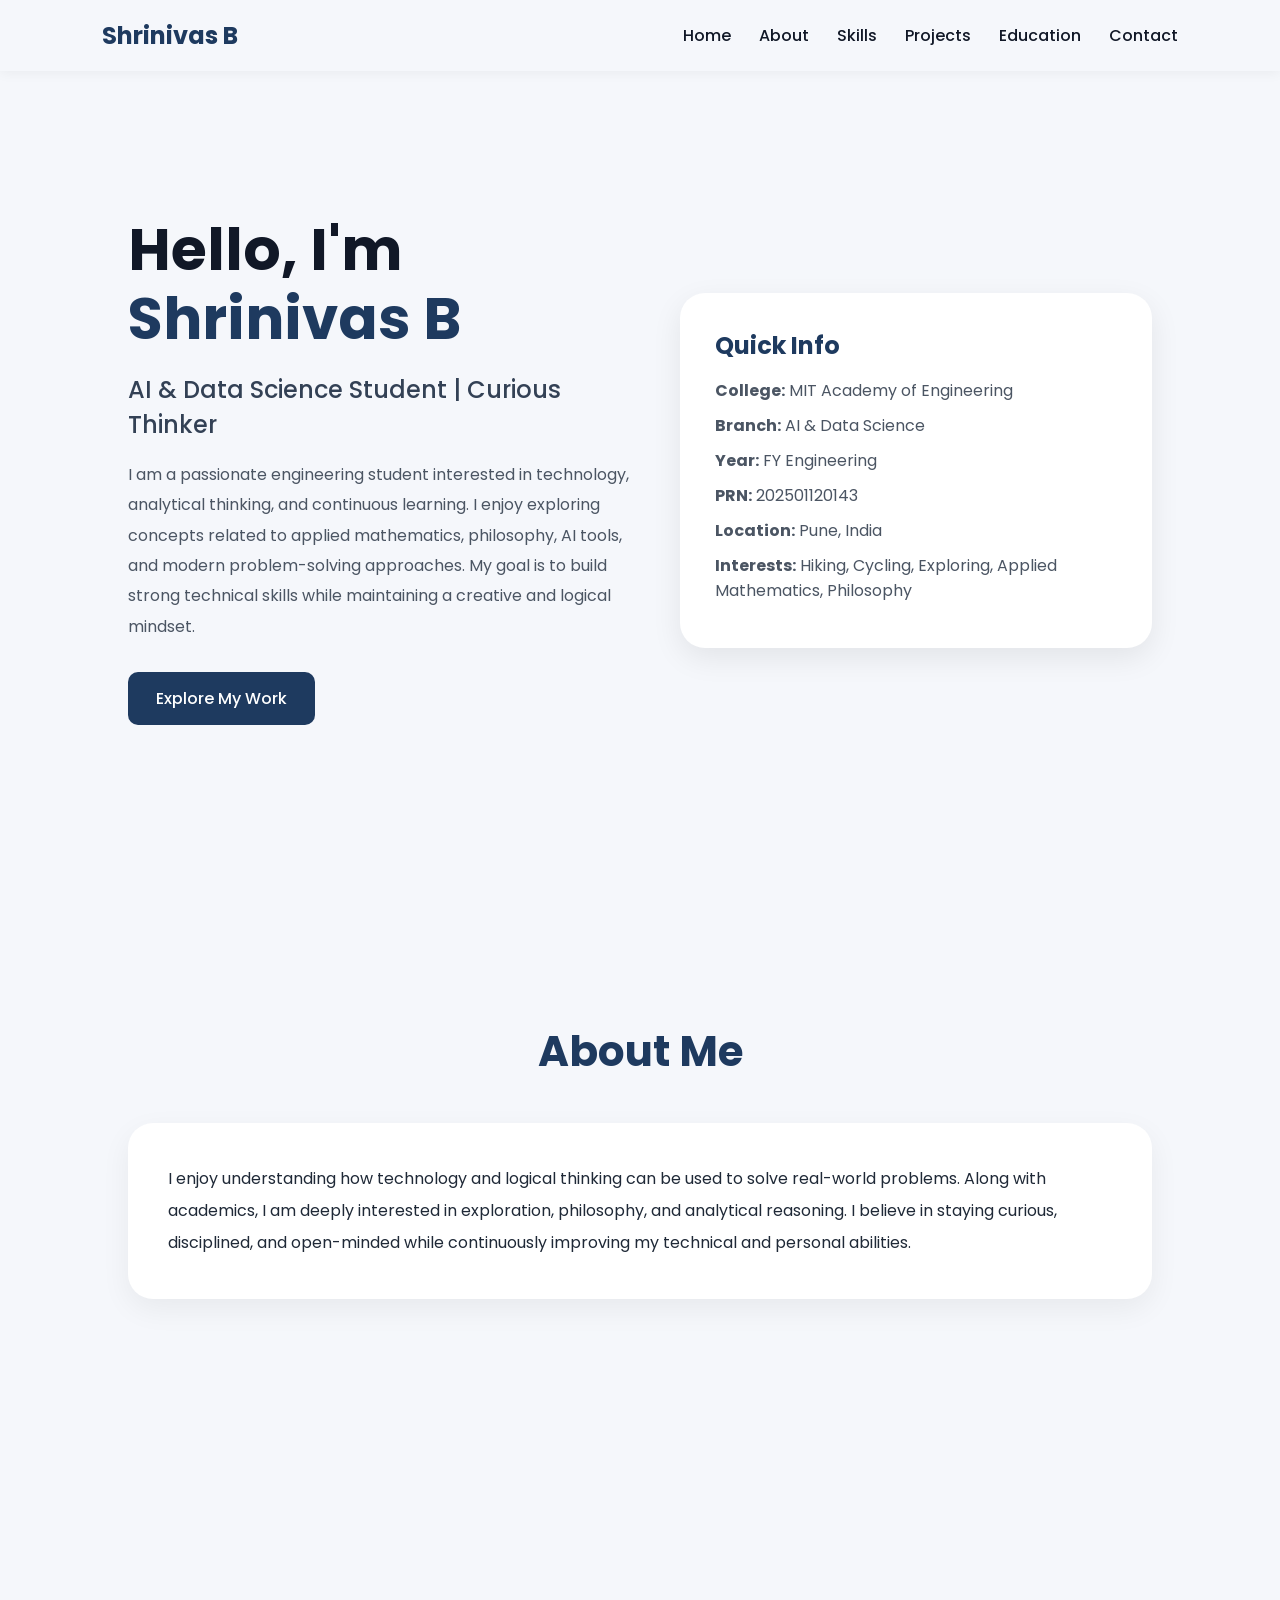
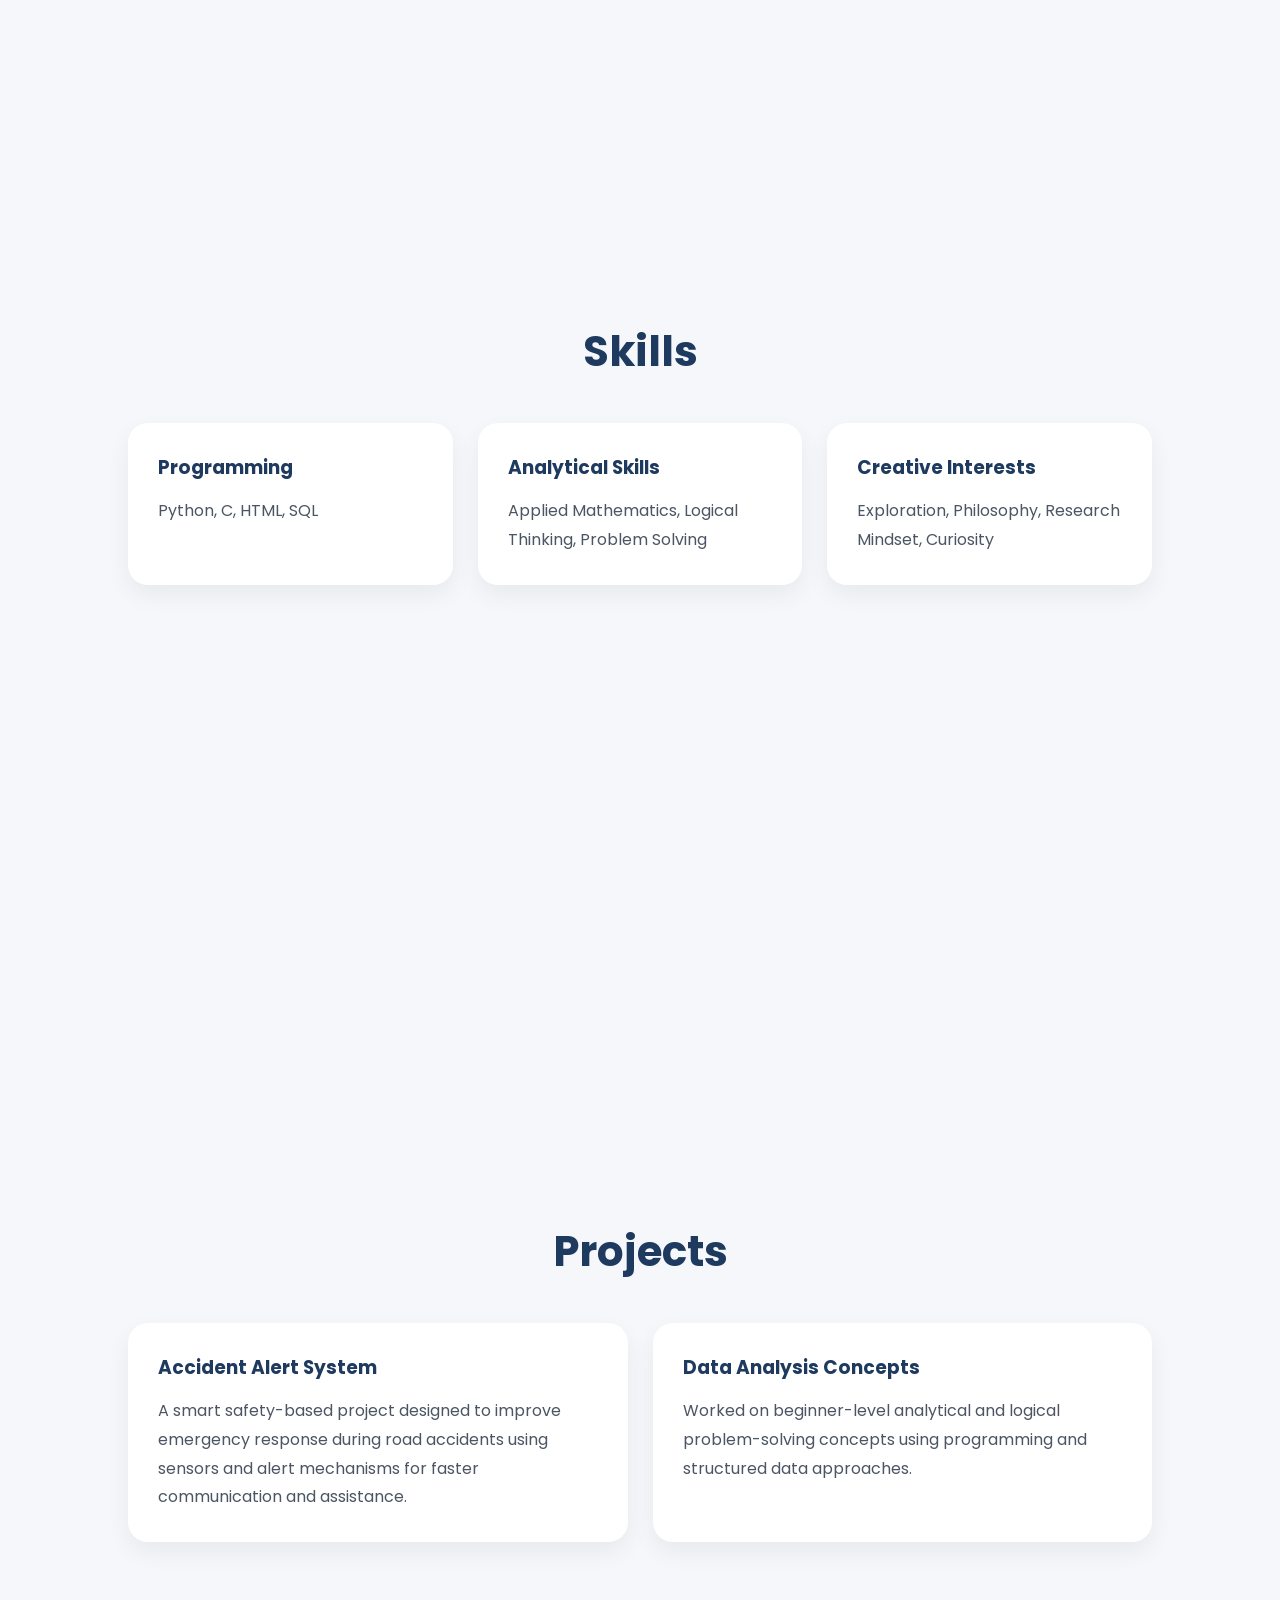
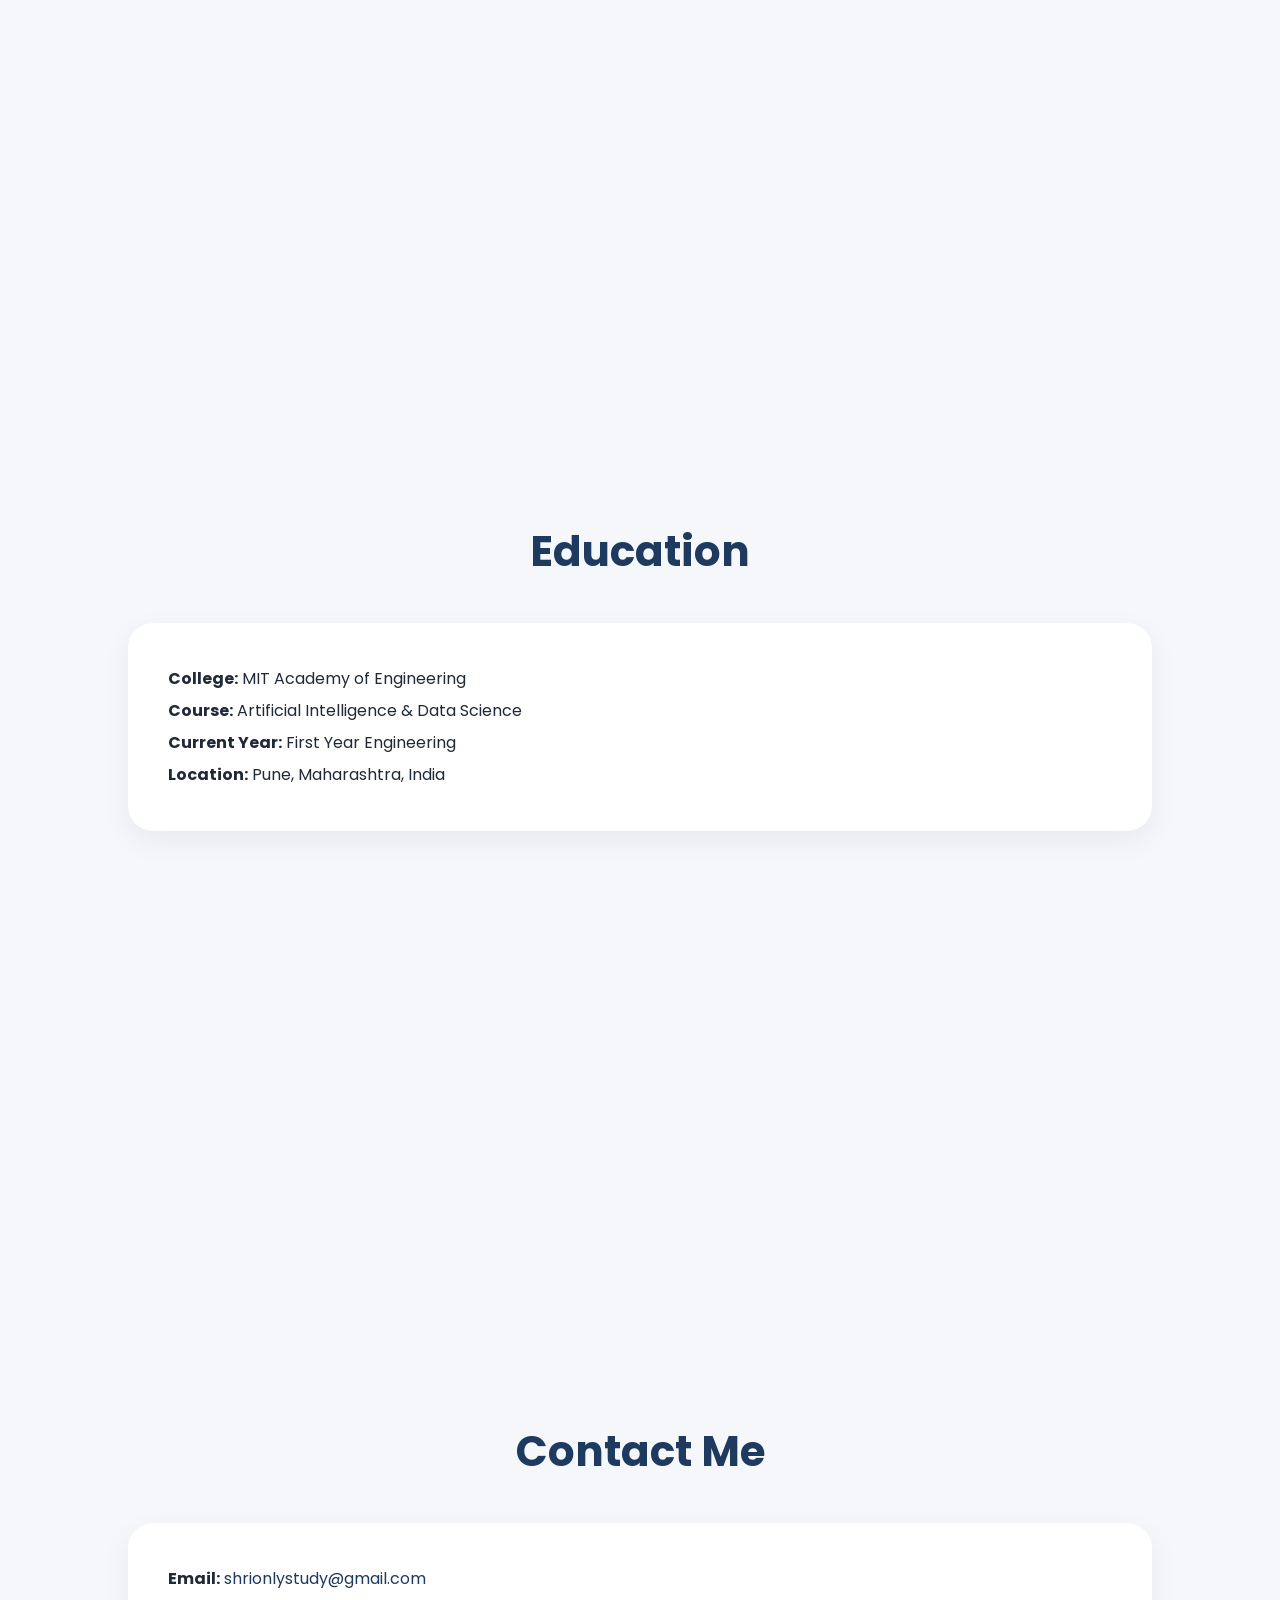
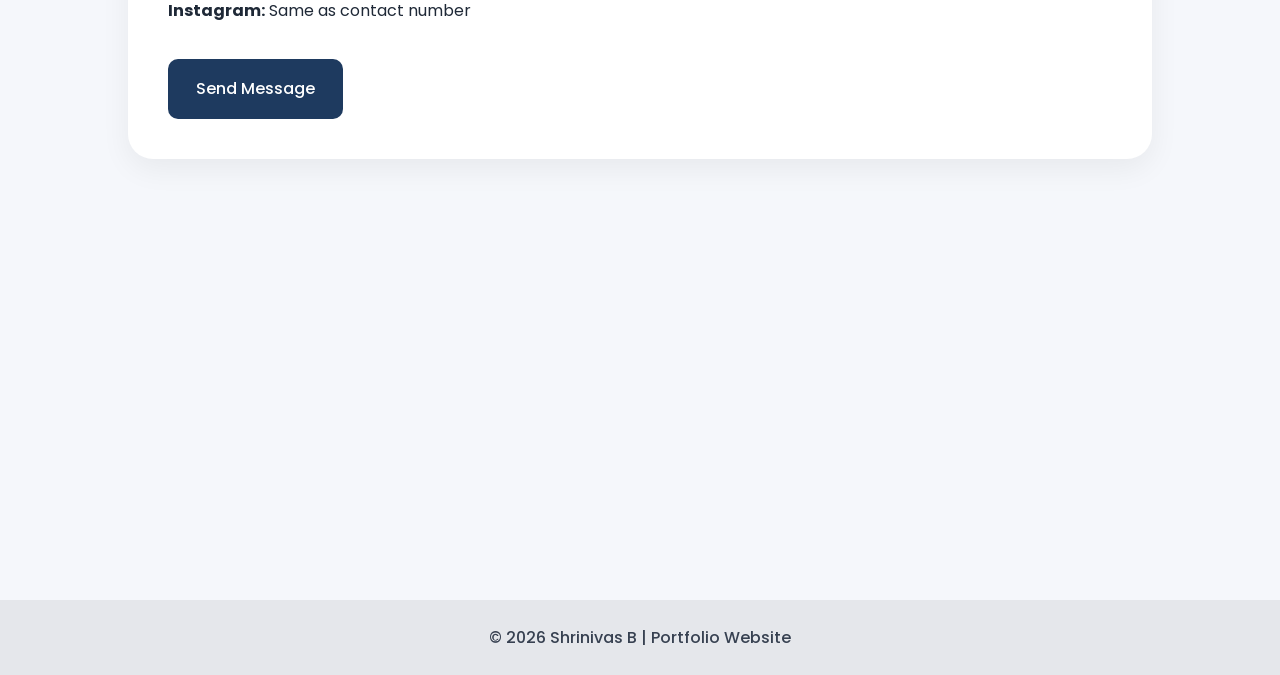
==== index.html @ 9076f116 "Add files via upload" ====
<!DOCTYPE html>
<html lang="en">
<head>
  <meta charset="UTF-8" />
  <meta name="viewport" content="width=device-width, initial-scale=1.0"/>
  <title>Shrinivas B | Portfolio</title>

  <link rel="preconnect" href="https://fonts.googleapis.com">
  <link rel="preconnect" href="https://fonts.gstatic.com" crossorigin>

  <link href="https://fonts.googleapis.com/css2?family=Poppins:wght@300;400;500;600;700&display=swap" rel="stylesheet">

  <style>

    *{
      margin:0;
      padding:0;
      box-sizing:border-box;
      scroll-behavior:smooth;
    }

    body{
      font-family:'Poppins', sans-serif;
      background:#f5f7fb;
      color:#1f2937;
      overflow-x:hidden;
    }

    :root{
      --primary:#1e3a5f;
      --secondary:#334155;
      --light:#f5f7fb;
      --dark:#111827;
      --card:#ffffff;
    }

    header{
      width:100%;
      position:fixed;
      top:0;
      left:0;
      padding:18px 8%;
      display:flex;
      justify-content:space-between;
      align-items:center;
      background:rgba(245,247,251,0.95);
      backdrop-filter:blur(10px);
      z-index:1000;
      box-shadow:0 2px 12px rgba(0,0,0,0.05);
    }

    .logo{
      font-size:24px;
      font-weight:700;
      color:var(--primary);
    }

    nav a{
      text-decoration:none;
      color:var(--dark);
      margin-left:24px;
      font-weight:500;
      transition:0.3s;
    }

    nav a:hover{
      color:var(--primary);
    }

    section{
      min-height:100vh;
      padding:120px 10% 80px;
    }

    .hero{
      display:flex;
      justify-content:space-between;
      align-items:center;
      gap:50px;
      flex-wrap:wrap;
    }

    .hero-text{
      flex:1;
    }

    .hero-text h1{
      font-size:58px;
      line-height:1.2;
      color:var(--dark);
    }

    .hero-text span{
      color:var(--primary);
    }

    .hero-text h3{
      margin:18px 0;
      color:var(--secondary);
      font-weight:500;
      font-size:24px;
    }

    .hero-text p{
      line-height:1.9;
      max-width:650px;
      color:#4b5563;
      margin-bottom:30px;
    }

    .btn{
      display:inline-block;
      padding:14px 28px;
      background:var(--primary);
      color:#ffffff;
      text-decoration:none;
      border-radius:10px;
      transition:0.3s ease;
      font-weight:500;
    }

    .btn:visited{
      color:#ffffff;
    }

    .btn:hover{
      transform:translateY(-3px);
      background:#152c48;
    }

    .hero-card{
      flex:0.8;
      background:var(--card);
      padding:35px;
      border-radius:25px;
      box-shadow:0 10px 30px rgba(0,0,0,0.08);
    }

    .hero-card h2{
      color:var(--primary);
      margin-bottom:15px;
    }

    .hero-card p{
      margin:10px 0;
      color:#4b5563;
    }

    .section-title{
      text-align:center;
      font-size:42px;
      color:var(--primary);
      margin-bottom:40px;
    }

    .about-box,
    .education-box,
    .contact-box{
      background:var(--card);
      padding:40px;
      border-radius:25px;
      box-shadow:0 10px 30px rgba(0,0,0,0.06);
      line-height:2;
    }

    .skills-grid,
    .projects-grid{
      display:grid;
      grid-template-columns:repeat(auto-fit,minmax(250px,1fr));
      gap:25px;
    }

    .skill-card,
    .project-card{
      background:var(--card);
      padding:30px;
      border-radius:20px;
      box-shadow:0 10px 25px rgba(0,0,0,0.06);
      transition:0.3s ease;
    }

    .skill-card:hover,
    .project-card:hover{
      transform:translateY(-8px);
    }

    .skill-card h3,
    .project-card h3{
      color:var(--primary);
      margin-bottom:15px;
    }

    .skill-card p,
    .project-card p{
      color:#4b5563;
      line-height:1.8;
    }

    .contact-box a{
      color:var(--primary);
      text-decoration:none;
      word-break:break-word;
    }

    .contact-box .btn{
      color:#ffffff !important;
    }

    footer{
      text-align:center;
      padding:25px;
      background:#e5e7eb;
      color:#374151;
      font-weight:500;
    }

    @media(max-width:900px){

      header{
        flex-direction:column;
        gap:10px;
      }

      nav{
        text-align:center;
      }

      nav a{
        margin:0 10px;
      }

      .hero{
        flex-direction:column;
      }

      .hero-text h1{
        font-size:42px;
      }

      .section-title{
        font-size:34px;
      }
    }

  </style>
</head>

<body>

  <header>

    <div class="logo">Shrinivas B</div>

    <nav>
      <a href="#home">Home</a>
      <a href="#about">About</a>
      <a href="#skills">Skills</a>
      <a href="#projects">Projects</a>
      <a href="#education">Education</a>
      <a href="#contact">Contact</a>
    </nav>

  </header>

  <section class="hero" id="home">

    <div class="hero-text">

      <h1>Hello, I'm <span>Shrinivas B</span></h1>

      <h3>AI & Data Science Student | Curious Thinker</h3>

      <p>
        I am a passionate engineering student interested in technology,
        analytical thinking, and continuous learning. I enjoy exploring
        concepts related to applied mathematics, philosophy, AI tools,
        and modern problem-solving approaches. My goal is to build strong
        technical skills while maintaining a creative and logical mindset.
      </p>

      <a href="#projects" class="btn">Explore My Work</a>

    </div>

    <div class="hero-card">

      <h2>Quick Info</h2>

      <p><strong>College:</strong> MIT Academy of Engineering</p>
      <p><strong>Branch:</strong> AI & Data Science</p>
      <p><strong>Year:</strong> FY Engineering</p>
      <p><strong>PRN:</strong> 202501120143</p>
      <p><strong>Location:</strong> Pune, India</p>
      <p><strong>Interests:</strong> Hiking, Cycling, Exploring, Applied Mathematics, Philosophy</p>

    </div>

  </section>

  <section id="about">

    <h2 class="section-title">About Me</h2>

    <div class="about-box">

      <p>
        I enjoy understanding how technology and logical thinking can be
        used to solve real-world problems. Along with academics, I am deeply
        interested in exploration, philosophy, and analytical reasoning.
        I believe in staying curious, disciplined, and open-minded while
        continuously improving my technical and personal abilities.
      </p>

    </div>

  </section>

  <section id="skills">

    <h2 class="section-title">Skills</h2>

    <div class="skills-grid">

      <div class="skill-card">
        <h3>Programming</h3>
        <p>Python, C, HTML, SQL</p>
      </div>

      <div class="skill-card">
        <h3>Analytical Skills</h3>
        <p>Applied Mathematics, Logical Thinking, Problem Solving</p>
      </div>

      <div class="skill-card">
        <h3>Creative Interests</h3>
        <p>Exploration, Philosophy, Research Mindset, Curiosity</p>
      </div>

    </div>

  </section>

  <section id="projects">

    <h2 class="section-title">Projects</h2>

    <div class="projects-grid">

      <div class="project-card">

        <h3>Accident Alert System</h3>

        <p>
          A smart safety-based project designed to improve emergency response
          during road accidents using sensors and alert mechanisms for faster
          communication and assistance.
        </p>

      </div>

      <div class="project-card">

        <h3>Data Analysis Concepts</h3>

        <p>
          Worked on beginner-level analytical and logical problem-solving
          concepts using programming and structured data approaches.
        </p>

      </div>

    </div>

  </section>

  <section id="education">

    <h2 class="section-title">Education</h2>

    <div class="education-box">

      <p><strong>College:</strong> MIT Academy of Engineering</p>
      <p><strong>Course:</strong> Artificial Intelligence & Data Science</p>
      <p><strong>Current Year:</strong> First Year Engineering</p>
      <p><strong>Location:</strong> Pune, Maharashtra, India</p>

    </div>

  </section>

  <section id="contact">

    <h2 class="section-title">Contact Me</h2>

    <div class="contact-box">

      <p>
        <strong>Email:</strong>

        <a href="mailto:shrionlystudy@gmail.com">
          shrionlystudy@gmail.com
        </a>
      </p>

      <p><strong>Instagram:</strong> Same as contact number</p>

      <br>

      <a href="mailto:shrionlystudy@gmail.com" class="btn">
        Send Message
      </a>

    </div>

  </section>

  <footer>
    © 2026 Shrinivas B | Portfolio Website
  </footer>

</body>
</html>
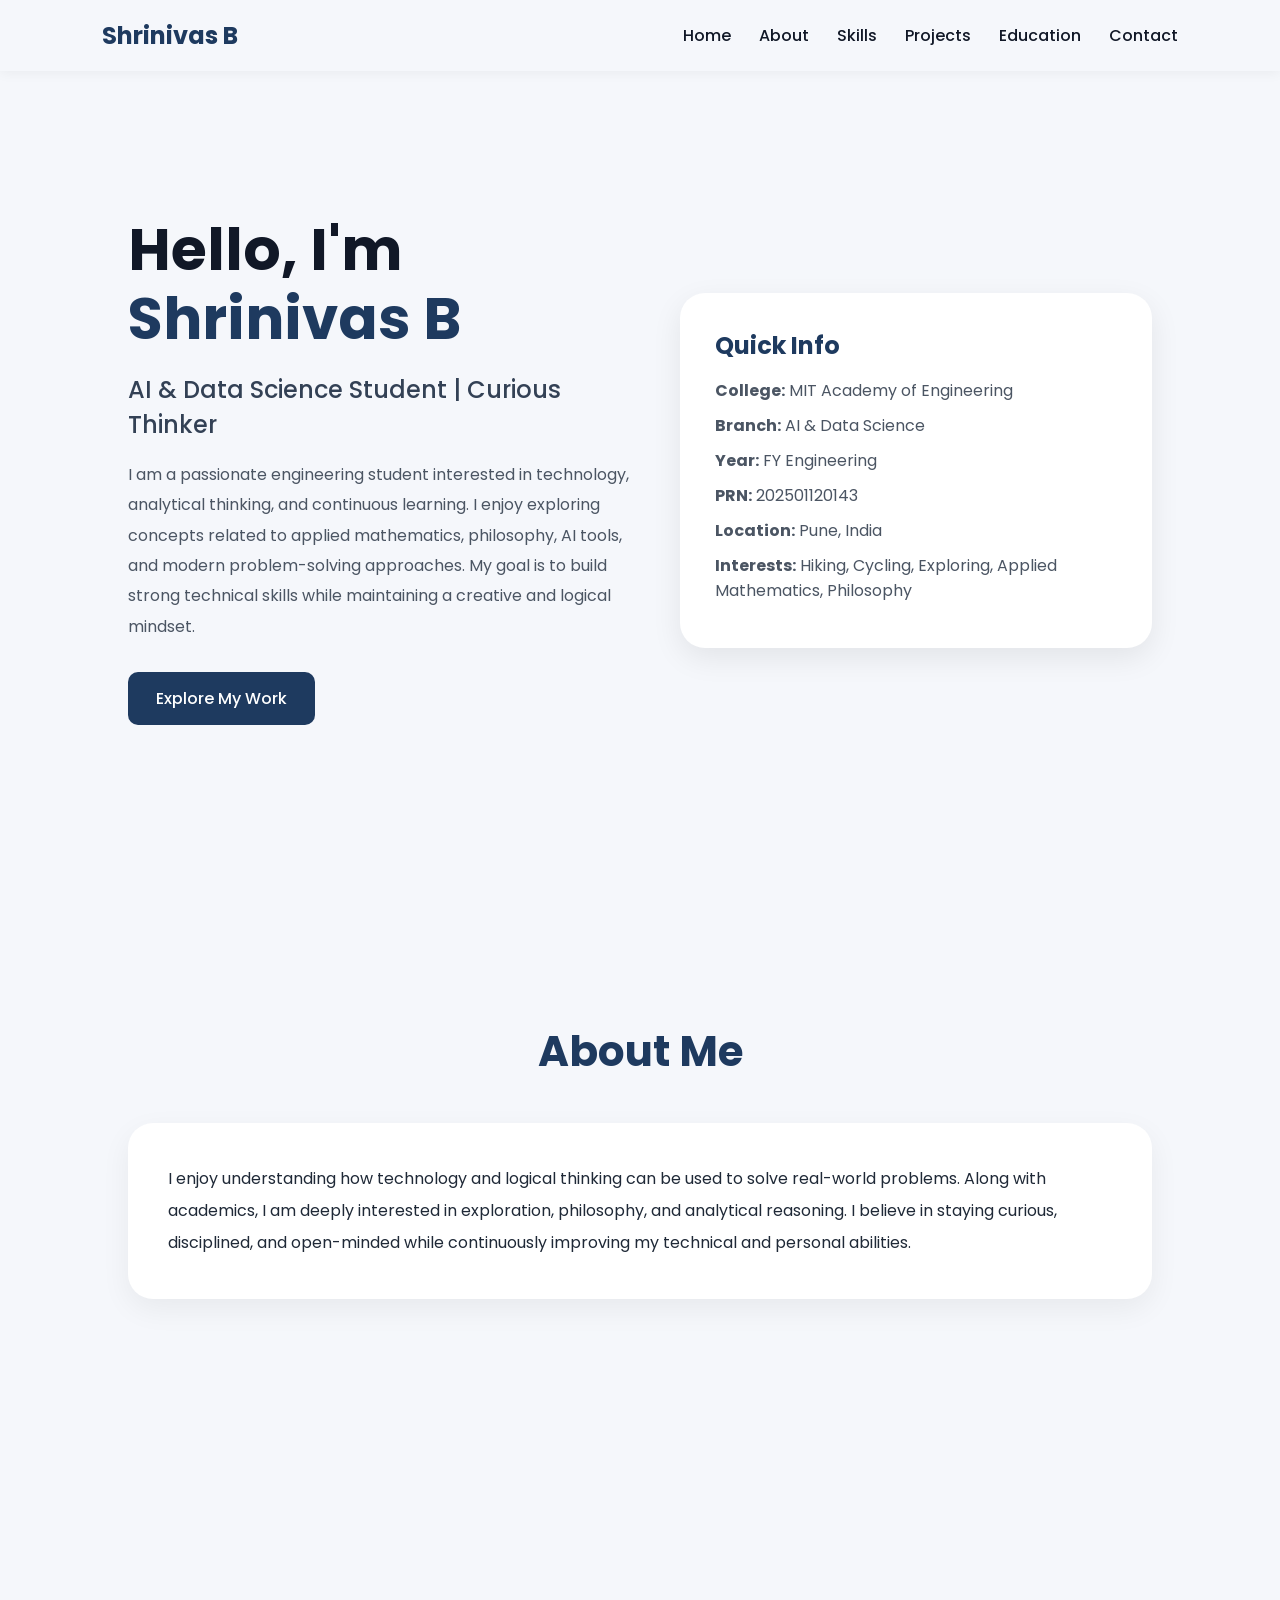
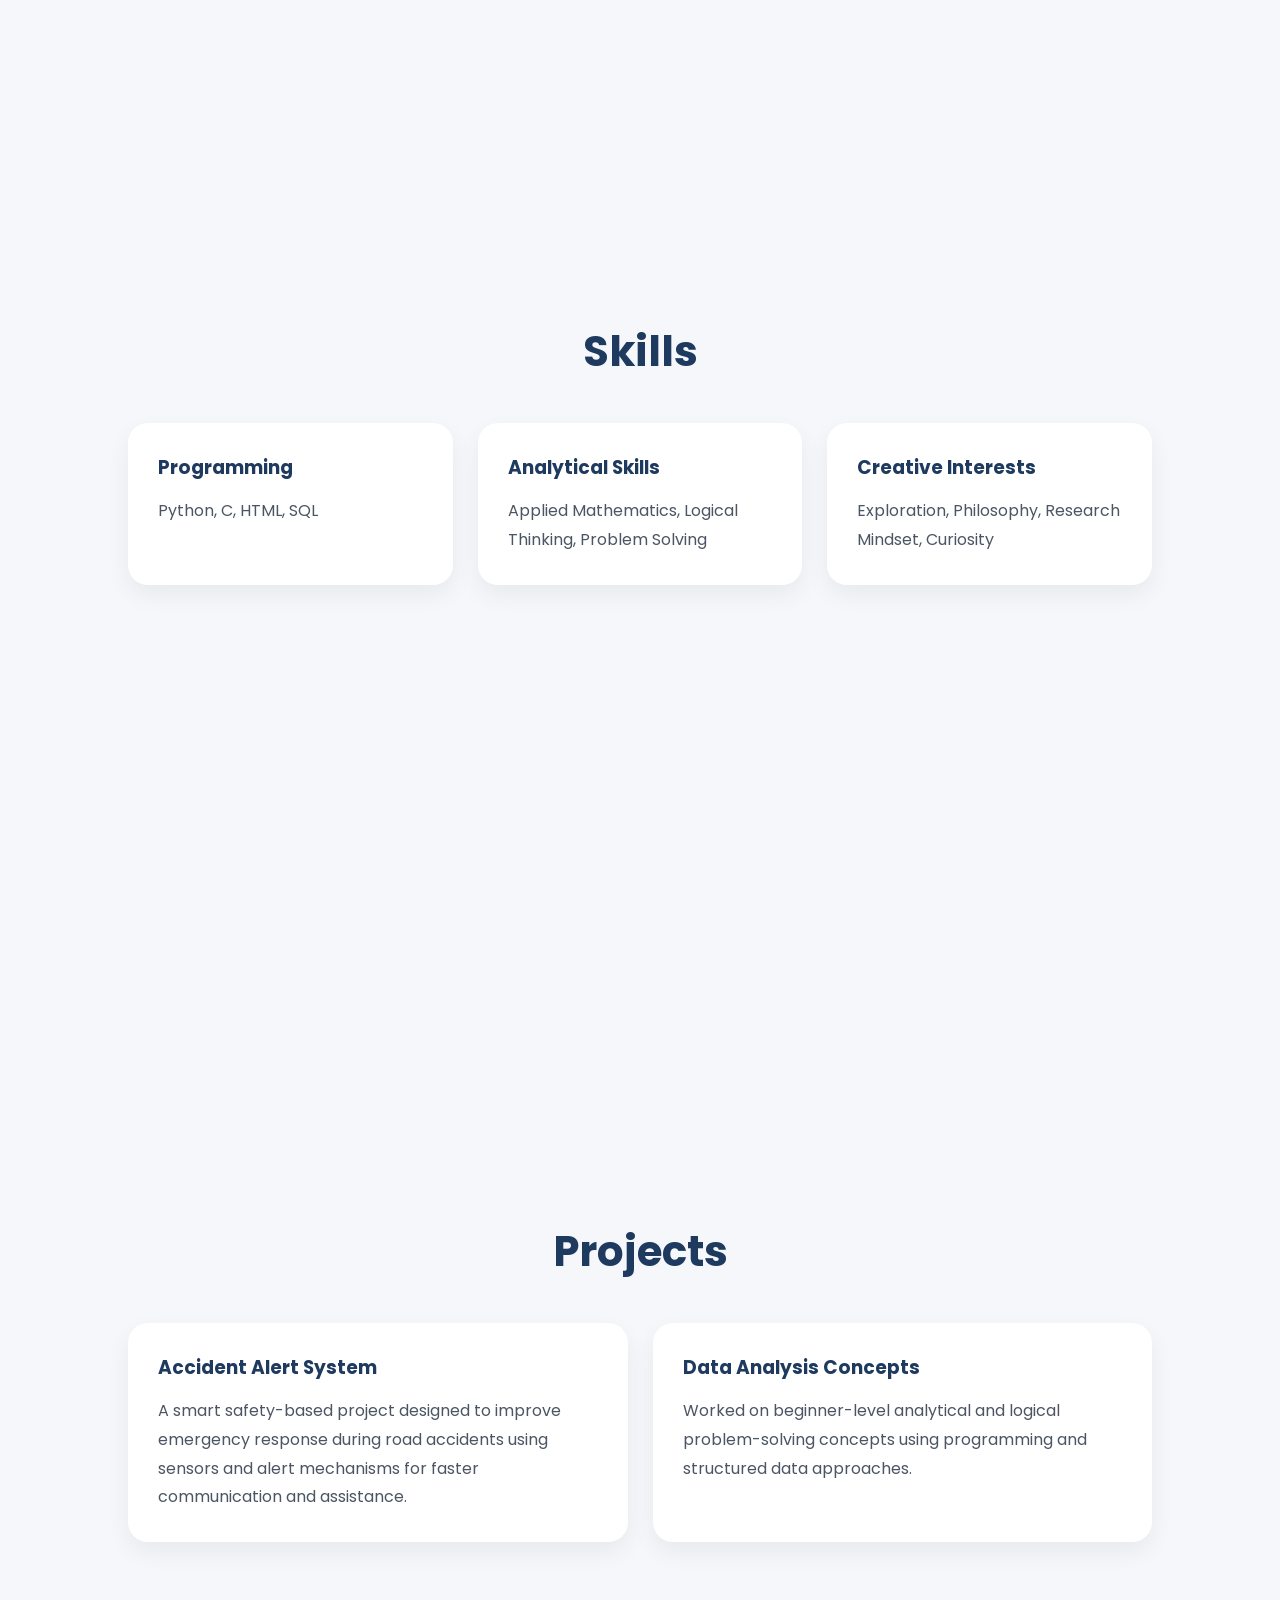
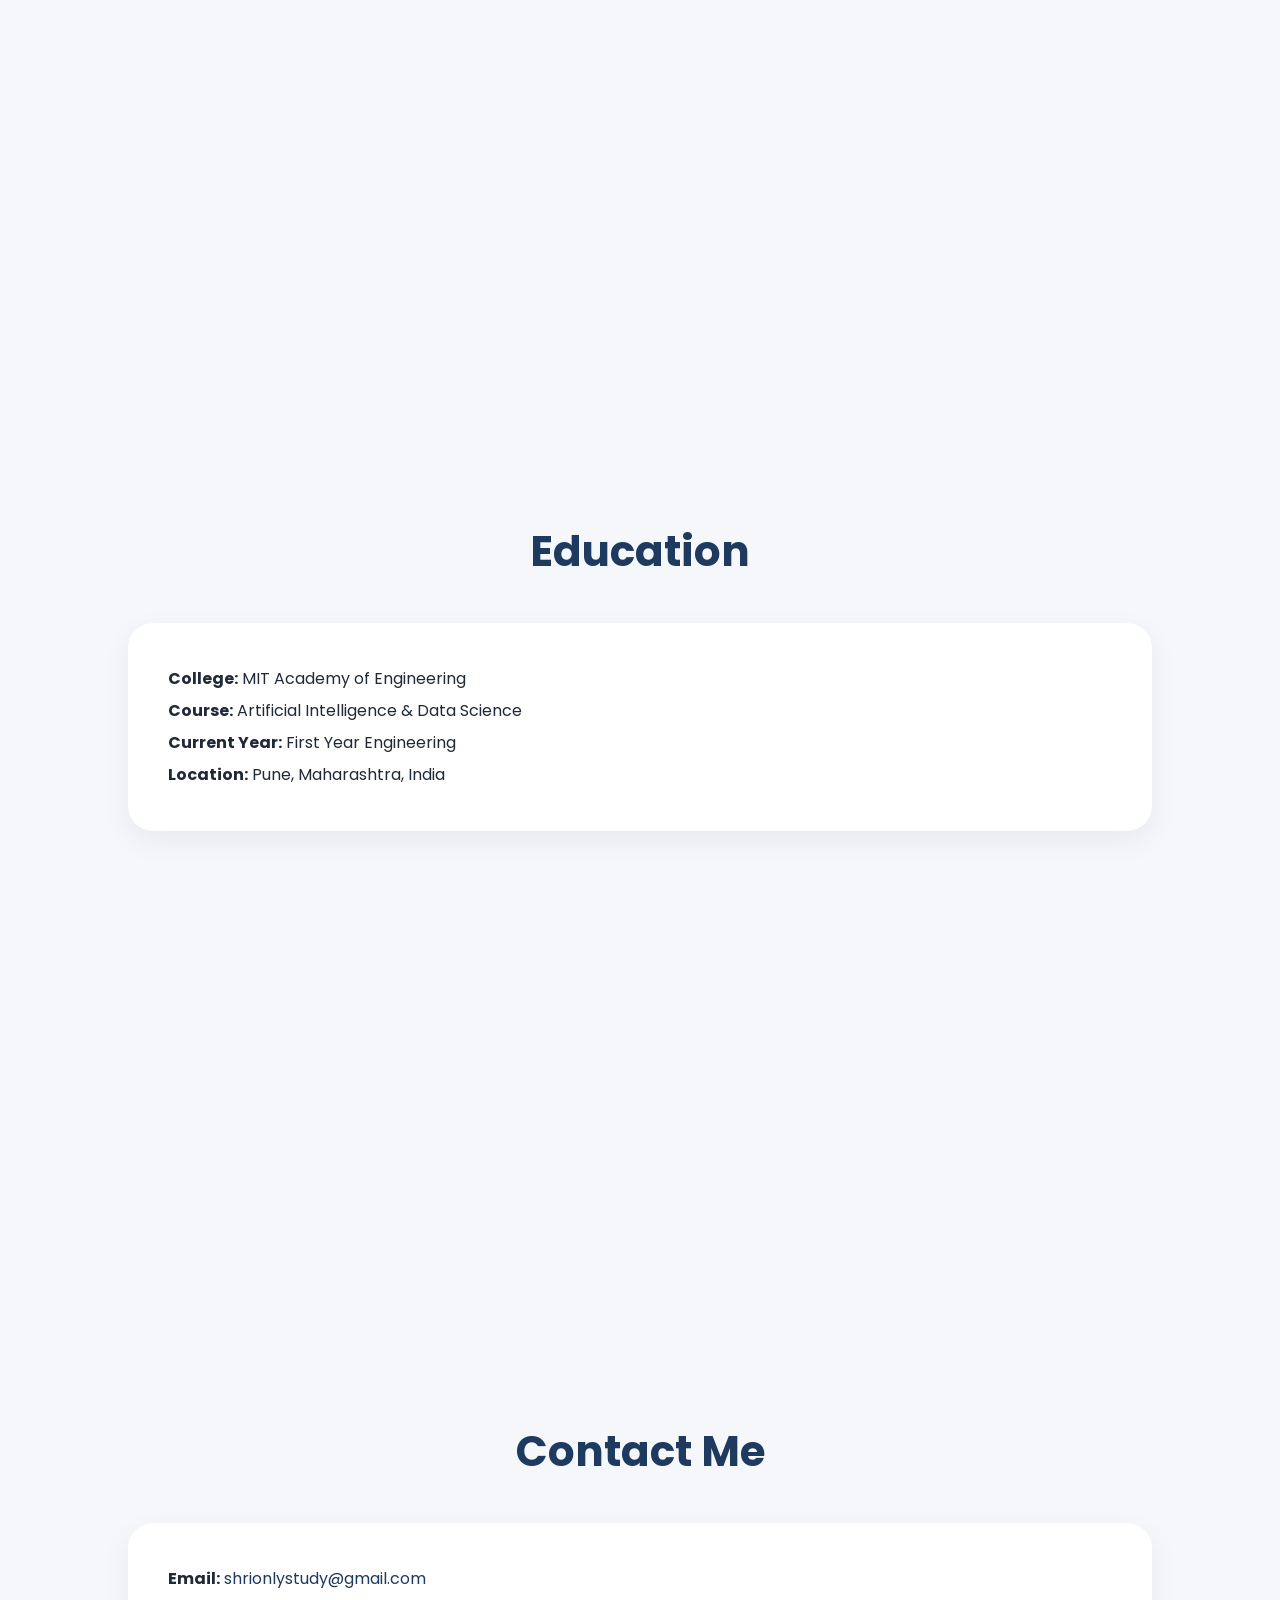
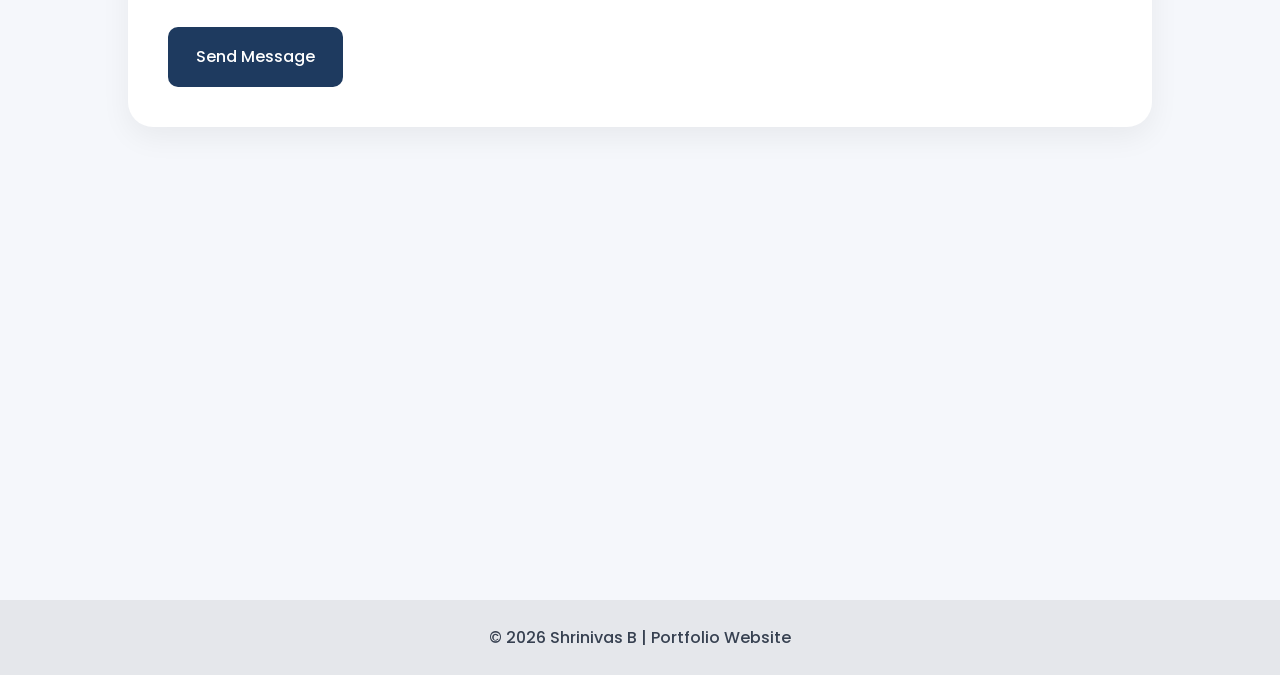
==== commit bddb1a91: "Update index.html" ====
--- a/index.html
+++ b/index.html
@@ -402,7 +402,7 @@
         </a>
       </p>
 
-      <p><strong>Instagram:</strong> Same as contact number</p>
+
 
       <br>
 
@@ -421,4 +421,4 @@
 </body>
 </html>
 
- + 
